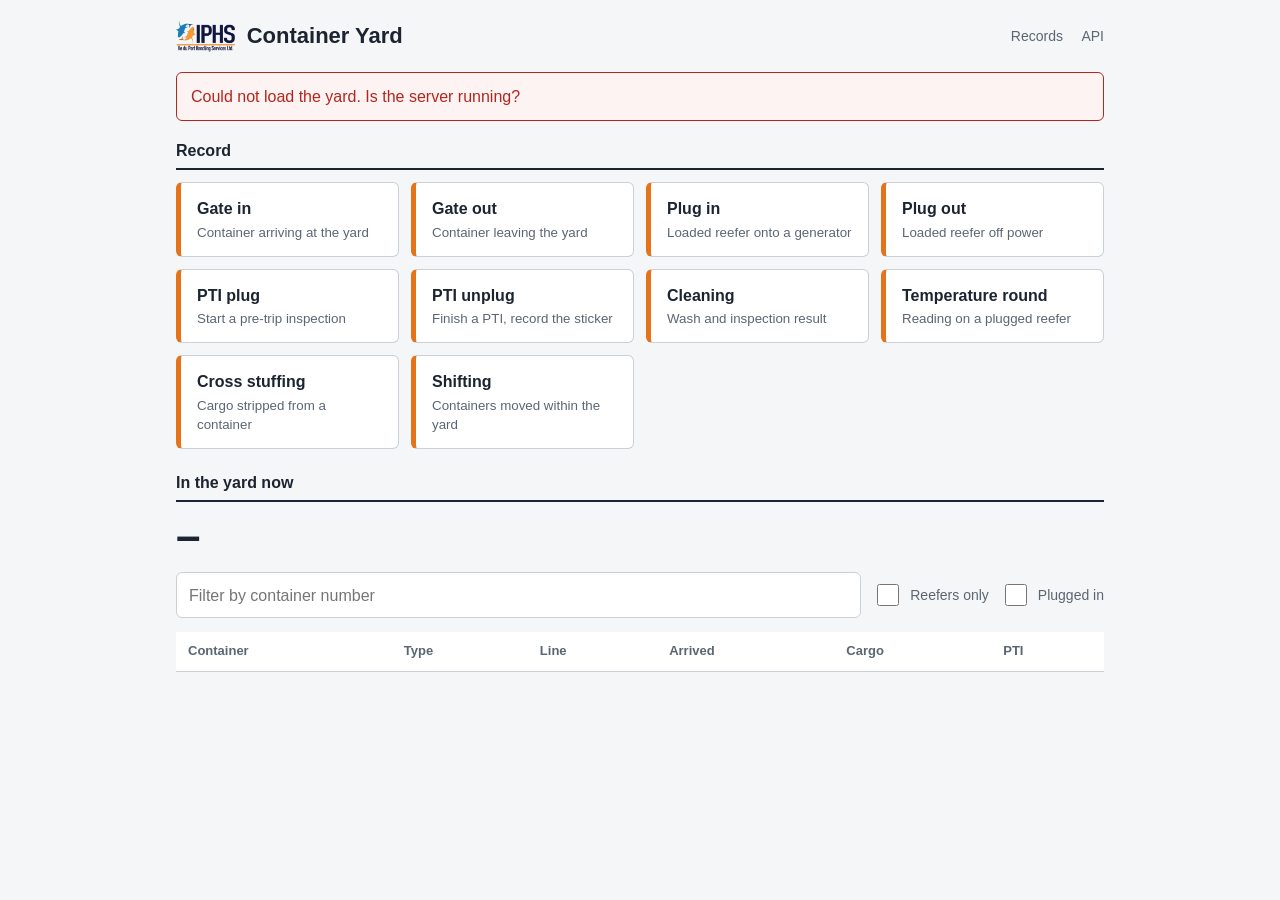
==== static/index.html @ 0ca6738e "Initial commit" ====
<!doctype html>
<html lang="en">
<head>
  <meta charset="UTF-8" />
  <meta name="viewport" content="width=device-width, initial-scale=1.0" />
  <title>Container Yard</title>
  <link rel="stylesheet" href="/static/yard.css" />
</head>
<body>
<main class="wide">
  <header>
    <img class="logo" src="/static/mobile-logo.png" alt="Container Yard" />
    <h1>Container Yard</h1>
    <nav><a href="/events">Records</a> <a href="/docs">API</a></nav>
  </header>

  <div id="alert" class="alert" role="alert"></div>

  <section aria-labelledby="actionsTitle">
    <fieldset>
      <legend id="actionsTitle">Record</legend>
      <div class="actions">
        <a href="/gate-in"><b>Gate in</b><small>Container arriving at the yard</small></a>
        <a href="/gate-out"><b>Gate out</b><small>Container leaving the yard</small></a>
        <a href="/plug-in"><b>Plug in</b><small>Loaded reefer onto a generator</small></a>
        <a href="/plug-out"><b>Plug out</b><small>Loaded reefer off power</small></a>
        <a href="/pti-plug"><b>PTI plug</b><small>Start a pre-trip inspection</small></a>
        <a href="/pti-unplug"><b>PTI unplug</b><small>Finish a PTI, record the sticker</small></a>
        <a href="/cleaning"><b>Cleaning</b><small>Wash and inspection result</small></a>
        <a href="/temperature"><b>Temperature round</b><small>Reading on a plugged reefer</small></a>
        <a href="/cross-stuff"><b>Cross stuffing</b><small>Cargo stripped from a container</small></a>
        <a href="/shifting"><b>Shifting</b><small>Containers moved within the yard</small></a>
      </div>
    </fieldset>
  </section>

  <section aria-labelledby="attentionTitle" id="attention" class="attention" hidden>
    <fieldset>
      <legend id="attentionTitle">Needs attention</legend>
      <div class="hint" style="margin-bottom:8px">Forms submitted for containers that weren't where the yard expected them. Record the missing gate in, re-enter the event, then mark as sorted.</div>
      <ul id="attentionList"></ul>
    </fieldset>
  </section>

  <section aria-labelledby="onsiteTitle">
    <fieldset>
      <legend id="onsiteTitle">In the yard now</legend>
      <div class="count"><span id="count">–</span><small id="countNote"></small></div>
      <div class="toolbar">
        <input id="q" placeholder="Filter by container number" autocomplete="off" autocapitalize="characters" />
        <label><input type="checkbox" id="reefersOnly" /> Reefers only</label>
        <label><input type="checkbox" id="pluggedOnly" /> Plugged in</label>
      </div>
      <div class="scroll"><table>
        <thead>
          <tr>
            <th>Container</th>
            <th>Type</th>
            <th class="hide-sm">Line</th>
            <th>Arrived</th>
            <th>Cargo</th>
            <th class="hide-sm">PTI</th>
          </tr>
        </thead>
        <tbody id="rows"></tbody>
      </table></div>
    </fieldset>
  </section>
</main>

<script>
  const $ = (id) => document.getElementById(id);
  let ALL = [];

  function typeLabel(c) {
    const size = c.size === "TEU" ? "20'" : "40'";
    return c.container_type === "Dry" ? `Dry ${size}` : `${c.reefer_type} ${size}`;
  }

  function arrivedLabel(st) {
    if (!st.arrived_at) return "–";
    const when = new Date(st.arrived_at);
    const today = new Date();
    const sameDay = when.toDateString() === today.toDateString();
    const time = when.toLocaleTimeString([], { hour: "2-digit", minute: "2-digit" });
    return sameDay ? time : when.toLocaleDateString([], { day: "numeric", month: "short" }) + " " + time;
  }

  function render() {
    const q = $("q").value.trim().toUpperCase();
    const reefers = $("reefersOnly").checked;
    const plugged = $("pluggedOnly").checked;
    const rows = ALL.filter((st) =>
      (!q || st.container.number.includes(q)) &&
      (!reefers || st.container.container_type === "Reefer") &&
      (!plugged || st.is_plugged)
    );

    const tbody = $("rows");
    tbody.innerHTML = "";
    if (!rows.length) {
      const tr = document.createElement("tr");
      tr.className = "empty-row";
      tr.innerHTML = `<td colspan="6">${ALL.length ? "No container matches the filter" : "The yard is empty"}</td>`;
      tbody.appendChild(tr);
    }
    for (const st of rows) {
      const c = st.container;
      const tr = document.createElement("tr");
      tr.innerHTML = `
        <td class="num"></td>
        <td></td>
        <td class="hide-sm"></td>
        <td></td>
        <td></td>
        <td class="hide-sm"></td>`;
      const td = tr.querySelectorAll("td");
      td[0].textContent = c.number;
      td[1].textContent = typeLabel(c);
      if (c.unit_manufacturer) td[1].insertAdjacentHTML("beforeend", `<span class="sub"></span>`), td[1].querySelector(".sub").textContent = c.unit_manufacturer;
      td[2].textContent = c.shipping_line;
      td[3].textContent = arrivedLabel(st);
      td[4].textContent = st.cargo_status || "–";
      if (st.is_plugged) td[4].insertAdjacentHTML("beforeend", ` <span class="tag plug">plugged</span>`);
      td[5].textContent = st.pti_status || "–";
      tbody.appendChild(tr);
    }

    $("count").textContent = ALL.length;
    const reefersCount = ALL.filter((s) => s.container.container_type === "Reefer").length;
    const pluggedCount = ALL.filter((s) => s.is_plugged).length;
    $("countNote").textContent = ALL.length
      ? `${reefersCount} reefer${reefersCount === 1 ? "" : "s"}, ${pluggedCount} plugged in`
      : "";
  }

  const KIND_LABEL = { gate_in: "Gate in", gate_out: "Gate out", plug_in: "Plug in", plug_out: "Plug out", cleaning: "Cleaning", temperature: "Temperature" };

  function renderAttention(items) {
    const sec = $("attention"), ul = $("attentionList");
    sec.hidden = !items.length;
    ul.innerHTML = "";
    for (const it of items) {
      const li = document.createElement("li");
      const details = Object.entries(it.details || {}).filter(([, v]) => v !== null && v !== "").map(([k, v]) => `${k.replace(/_/g, " ")}: ${v}`).join(" · ");
      li.innerHTML = `<div><span class="num"></span> <span class="meta"></span></div><button class="ghost">Mark sorted</button><div class="sub"></div>`;
      li.querySelector(".num").textContent = it.container_number;
      li.querySelector(".meta").textContent = `— ${KIND_LABEL[it.kind] || it.kind} at ${new Date(it.at).toLocaleString()}` + (it.check_digit_ok ? "" : " · number check failed");
      li.querySelector(".sub").textContent = [details, it.comments].filter(Boolean).join(" — ");
      li.querySelector("button").addEventListener("click", async () => {
        const r = await fetch(`/api/unmatched/${it.id}/resolve`, { method: "POST" });
        if (r.ok) load(); else { const a = $("alert"); a.className = "alert show bad"; a.textContent = "Could not mark as sorted."; }
      });
      ul.appendChild(li);
    }
  }

  async function load() {
    try {
      const [r, u] = await Promise.all([fetch("/api/yard/on-site?limit=1000"), fetch("/api/unmatched")]);
      if (!r.ok) throw new Error(r.statusText);
      ALL = await r.json();
      render();
      if (u.ok) renderAttention(await u.json());
    } catch {
      const a = $("alert");
      a.className = "alert show bad";
      a.textContent = "Could not load the yard. Is the server running?";
    }
  }

  ["q", "reefersOnly", "pluggedOnly"].forEach((id) => $(id).addEventListener("input", render));
  document.addEventListener("DOMContentLoaded", load);
  // refresh when the tab regains focus, e.g. after recording a gate in on another tab
  document.addEventListener("visibilitychange", () => { if (!document.hidden) load(); });
</script>
</body>
</html>
---- static/yard.css ----
:root {
  --ink: #1b2430;
  --ink-soft: #5b6673;
  --line: #c9d0d8;
  --paper: #f5f6f8;
  --field: #ffffff;
  --signal: #e5731a;   /* hi-vis orange: the one accent */
  --signal-ink: #8a3f05;
  --ok: #1f7a4d;
  --bad: #b3261e;
  --radius: 6px;
}
* { box-sizing: border-box; }
html { background: var(--paper); }
body {
  margin: 0;
  font: 16px/1.45 -apple-system, "Segoe UI", Roboto, Helvetica, Arial, sans-serif;
  color: var(--ink);
}
main { max-width: 560px; margin: 0 auto; padding: 20px 16px 48px; }
header { display: flex; align-items: center; gap: 8px 12px; flex-wrap: wrap; margin-bottom: 20px; }
header .logo { height: 32px; width: auto; flex: none; }
h1 { font-size: 22px; font-weight: 600; margin: 0 auto 0 0; }   /* auto-right pushes nav to the edge */
header nav { flex: none; }
header nav a { margin-left: 14px; }
header a { color: var(--ink-soft); text-decoration: none; font-size: 14px; }
header a:hover { color: var(--ink); text-decoration: underline; }

fieldset { border: 0; padding: 0; margin: 0 0 22px; }
legend { width: 100%; font-weight: 600; padding: 0 0 6px; margin-bottom: 12px; border-bottom: 2px solid var(--ink); }
.row { display: grid; grid-template-columns: 1fr 1fr; gap: 12px; }
@media (max-width: 480px) {
  .row { grid-template-columns: 1fr; }
  /* forms run long on a phone: trim the vertical padding around sections */
  main { padding: 16px 14px 40px; }
  fieldset { margin-bottom: 14px; }
  legend { padding-bottom: 4px; margin-bottom: 8px; }
  .field { margin-bottom: 12px; }
}
.field { margin-bottom: 14px; }
label { display: block; font-size: 14px; color: var(--ink-soft); margin-bottom: 4px; }
label.req::after { content: " *"; color: var(--signal); }
input, select, textarea {
  width: 100%; min-height: 46px; font: inherit; color: var(--ink);
  background: var(--field); border: 1px solid var(--line); border-radius: var(--radius);
  padding: 10px 12px;
}
textarea { min-height: 88px; resize: vertical; }
input:focus, select:focus, textarea:focus, button:focus-visible {
  outline: 3px solid var(--signal); outline-offset: 1px; border-color: var(--signal);
}
select:disabled, input:disabled { background: var(--paper); color: var(--ink-soft); }
input[aria-invalid="true"], select[aria-invalid="true"], textarea[aria-invalid="true"] { border-color: var(--bad); }
.hint { font-size: 13px; color: var(--ink-soft); margin-top: 4px; }
.err { font-size: 13px; color: var(--bad); margin-top: 4px; display: none; }
.err.show { display: block; }
#containerNumber { font-size: 20px; letter-spacing: .08em; text-transform: uppercase; font-variant-numeric: tabular-nums; }

button.primary {
  width: 100%; min-height: 52px; font: inherit; font-size: 17px; font-weight: 600;
  color: #fff; background: var(--signal); border: 0; border-radius: var(--radius); cursor: pointer;
}
button.primary:hover { background: #cf6512; }
button.primary:disabled { opacity: .6; cursor: progress; }

/* Keep the form's submit button in reach on a long page: it rides along the
   bottom of the viewport while there is form above it, then settles in place
   at the end. Scoped to buttons inside a <form> so dialog buttons are unaffected. */
form button.primary {
  position: sticky; bottom: 12px; z-index: 5;
  box-shadow: 0 3px 14px rgba(27, 36, 48, .28);
}
/* the "＋ Add note" button that stands in for a collapsed Notes section */
#notesToggle { margin-bottom: 22px; }
@media (max-width: 480px) { #notesToggle { margin-bottom: 14px; } }

.alert { display: none; padding: 12px 14px; border-radius: var(--radius); margin-bottom: 18px; border: 1px solid; }
.alert.show { display: block; }
.alert.bad { color: var(--bad); border-color: var(--bad); background: #fdf3f2; }
.alert.ok  { color: var(--ok);  border-color: var(--ok);  background: #eef8f2; }

/* Confirmation: the container number is the thing the gate clerk needs to read back */
.receipt { display: none; margin-bottom: 22px; padding: 16px; border-left: 6px solid var(--ok); background: #fff; }
.receipt.show { display: block; }
.receipt .num { font-size: 28px; letter-spacing: .1em; font-weight: 600; font-variant-numeric: tabular-nums; }
.receipt dl { display: grid; grid-template-columns: auto 1fr; gap: 4px 16px; margin: 10px 0 0; font-size: 14px; }
.receipt dt { color: var(--ink-soft); }
.receipt dd { margin: 0; }
/* Container picker (gate out) */
.picker { position: relative; }
/* leave room above so focusing the field (which scrolls it near the top on a
   phone, clear of the soft keyboard) still shows the label and legend */
.field:has(.picker) { scroll-margin-top: 64px; }
.picker ul {
  position: absolute; left: 0; right: 0; top: calc(100% + 4px); z-index: 10;
  margin: 0; padding: 4px 0; list-style: none; background: var(--field);
  border: 1px solid var(--line); border-radius: var(--radius); box-shadow: 0 6px 18px rgba(27,36,48,.12);
  max-height: 45vh; overflow-y: auto; display: none;
}
.picker ul.open { display: block; }
.picker li { padding: 12px; min-height: 44px; cursor: pointer; display: flex; align-items: center; justify-content: space-between; gap: 12px; }
.picker li:hover, .picker li[aria-selected="true"] { background: #fdf0e4; }
.picker li .num { letter-spacing: .08em; font-variant-numeric: tabular-nums; font-weight: 600; }
.picker li .meta, .picker li.empty { color: var(--ink-soft); font-size: 14px; }
.picker li.empty { cursor: default; justify-content: center; }

/* On-file summary shown once a container is chosen */
.onfile { display: none; margin-top: 10px; padding: 12px 14px; background: #fff; border: 1px solid var(--line); border-radius: var(--radius); }
.onfile.show { display: block; }
.onfile dl { display: grid; grid-template-columns: auto 1fr; gap: 4px 16px; margin: 0; font-size: 14px; }
.onfile dt { color: var(--ink-soft); }
.onfile dd { margin: 0; }
.onfile .warn { color: var(--signal-ink); margin-top: 8px; font-size: 14px; }
#containerNumber::placeholder { text-transform: none; letter-spacing: normal; font-size: 16px; }

/* Gate in: once a known container is recognised, its registry details collapse
   to a single line so the operator only confirms the number. */
.known {
  display: none; margin: 6px 0 14px; padding: 12px 14px;
  background: #fff; border: 1px solid var(--line); border-left: 5px solid var(--ok);
  border-radius: var(--radius);
}
.known.show { display: block; }
.known .line { display: flex; flex-wrap: wrap; gap: 4px 10px; align-items: baseline; }
.known .num { letter-spacing: .08em; font-variant-numeric: tabular-nums; font-weight: 600; }
.known .meta { color: var(--ink-soft); font-size: 14px; }
.known .visits { color: var(--signal-ink); font-size: 14px; font-weight: 600; }
.known button.link {
  margin-top: 6px; padding: 0; min-height: 0; font: inherit; font-size: 14px;
  background: none; border: 0; color: var(--signal-ink); text-decoration: underline; cursor: pointer;
}

/* Home: on-site table and actions */
main.wide { max-width: 960px; }
.count { font-size: 44px; font-weight: 600; line-height: 1; font-variant-numeric: tabular-nums; }
.count small { font-size: 16px; font-weight: 400; color: var(--ink-soft); margin-left: 8px; }
.toolbar { display: flex; gap: 12px; align-items: center; margin: 14px 0; flex-wrap: wrap; }
.toolbar > input { flex: 1; min-width: 200px; }
.toolbar label { display: inline-flex; align-items: center; gap: 8px; margin: 0; min-height: 44px; }
.toolbar input[type="checkbox"] { width: 22px; height: 22px; min-height: 0; flex: none; }
/* horizontal scroll for wide tables. overscroll-behavior stops a sideways
   swipe on Android from being read as a browser back/forward gesture. */
.scroll { overflow-x: auto; -webkit-overflow-scrolling: touch; overscroll-behavior-x: contain; }
table { width: 100%; border-collapse: collapse; background: var(--field); font-size: 15px; }
th, td { text-align: left; padding: 10px 12px; border-bottom: 1px solid var(--line); vertical-align: top; }
th { font-weight: 600; color: var(--ink-soft); font-size: 13px; }
td.num { letter-spacing: .08em; font-variant-numeric: tabular-nums; font-weight: 600; white-space: nowrap; }
td .sub { display: block; color: var(--ink-soft); font-size: 13px; }
.tag { display: inline-block; padding: 1px 8px; border-radius: 999px; font-size: 13px; border: 1px solid var(--line); }
.tag.plug { border-color: var(--signal); color: var(--signal-ink); background: #fdf0e4; }
.empty-row td { color: var(--ink-soft); text-align: center; padding: 28px; }
@media (max-width: 640px) { .hide-sm { display: none; } }

.actions { display: grid; grid-template-columns: repeat(auto-fill, minmax(200px, 1fr)); gap: 12px; }
.actions a, .actions span {
  display: block; padding: 14px 16px; background: var(--field); border: 1px solid var(--line);
  border-radius: var(--radius); color: var(--ink); text-decoration: none;
}
.actions a { border-left: 5px solid var(--signal); }
.actions a:hover { background: #fdf0e4; }
.actions span { color: var(--ink-soft); }
.actions b { display: block; font-weight: 600; }
.actions small { display: block; margin-top: 2px; color: var(--ink-soft); }

/* Unlisted container path */
.picker li.unlisted { border-top: 1px dashed var(--line); }
.picker li.unlisted .meta { color: var(--signal-ink); }
.unlisted-box { display: none; margin-top: 10px; padding: 12px 14px; border-left: 5px solid var(--signal); background: #fdf0e4; border-radius: var(--radius); }
.unlisted-box.show { display: block; }
.unlisted-box .num { letter-spacing: .08em; font-weight: 600; font-variant-numeric: tabular-nums; }
.unlisted-box .sub { color: var(--ink-soft); font-size: 14px; margin-top: 4px; }
.unlisted-box label { color: var(--signal-ink); }

/* Shifting: container list */
.numbers { display: flex; flex-direction: column; gap: 8px; }
.numbers .item { display: flex; gap: 8px; }
.numbers .item input { flex: 1; letter-spacing: .08em; text-transform: uppercase; }
.numbers .item input::placeholder { text-transform: none; letter-spacing: normal; }
button.ghost { min-height: 46px; padding: 0 14px; font: inherit; background: var(--field); border: 1px solid var(--line); border-radius: var(--radius); color: var(--ink); cursor: pointer; }
button.ghost:hover { background: var(--paper); }
button.ghost.remove { color: var(--bad); }

/* Home: needs attention */
.attention li { display: grid; grid-template-columns: 1fr auto; gap: 4px 12px; align-items: center; padding: 10px 0; border-bottom: 1px solid var(--line); }
.attention .num { letter-spacing: .08em; font-weight: 600; font-variant-numeric: tabular-nums; }
.attention .sub { color: var(--ink-soft); font-size: 14px; grid-column: 1; }
.attention button { grid-row: 1 / span 2; }
.attention ul { list-style: none; margin: 0; padding: 0; }

label.check { display: inline-flex; align-items: center; gap: 10px; color: var(--ink); font-size: 16px; min-height: 46px; }
label.check input { width: 22px; height: 22px; min-height: 0; margin: 0; }
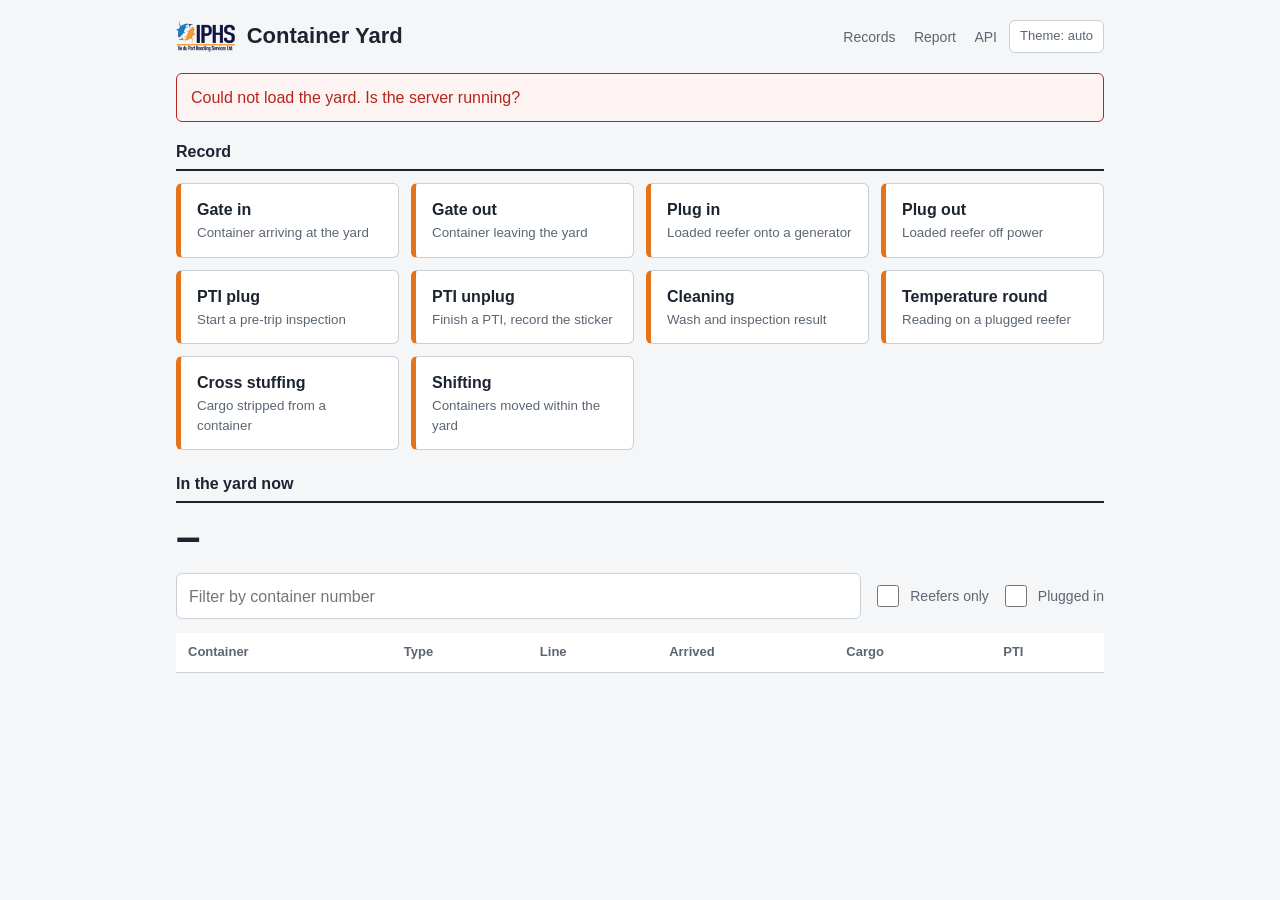
==== commit 3ca117e9: "Added the marimo dashboard to the routes" ====
--- a/static/index.html
+++ b/static/index.html
@@ -5,13 +5,14 @@
   <meta name="viewport" content="width=device-width, initial-scale=1.0" />
   <title>Container Yard</title>
   <link rel="stylesheet" href="/static/yard.css" />
+  <script src="/static/yard.js"></script>
 </head>
 <body>
 <main class="wide">
   <header>
     <img class="logo" src="/static/mobile-logo.png" alt="Container Yard" />
     <h1>Container Yard</h1>
-    <nav><a href="/events">Records</a> <a href="/docs">API</a></nav>
+    <nav><a href="/events">Records</a> <a href="/reports/dashboard/">Report</a> <a href="/docs">API</a></nav>
   </header>
 
   <div id="alert" class="alert" role="alert"></div>
--- a/static/yard.css
+++ b/static/yard.css
@@ -1,14 +1,66 @@
 :root {
+  color-scheme: light;
   --ink: #1b2430;
   --ink-soft: #5b6673;
   --line: #c9d0d8;
   --paper: #f5f6f8;
   --field: #ffffff;
+  --card: #ffffff;
   --signal: #e5731a;   /* hi-vis orange: the one accent */
   --signal-ink: #8a3f05;
+  --signal-hover: #cf6512;
+  --signal-wash: #fdf0e4;
   --ok: #1f7a4d;
+  --ok-wash: #eef8f2;
   --bad: #b3261e;
+  --bad-wash: #fdf3f2;
+  --shadow: rgba(27, 36, 48, .12);
+  --shadow-strong: rgba(27, 36, 48, .28);
   --radius: 6px;
+}
+
+/* Dark palette. Used when the viewer picks "dark", and — unless they have
+   explicitly picked "light" — when their OS is in dark mode. The two selectors
+   carry the same values; CSS has no way to share them. */
+:root[data-theme="dark"] {
+  color-scheme: dark;
+  --ink: #e7eaed;
+  --ink-soft: #98a2ad;
+  --line: #363d46;
+  --paper: #13171b;
+  --field: #1d232a;
+  --card: #1d232a;
+  --signal: #f0862e;
+  --signal-ink: #f2a866;
+  --signal-hover: #d9761f;
+  --signal-wash: #2b2015;
+  --ok: #46c78a;
+  --ok-wash: #15241d;
+  --bad: #f2635a;
+  --bad-wash: #2b1a18;
+  --shadow: rgba(0, 0, 0, .45);
+  --shadow-strong: rgba(0, 0, 0, .6);
+}
+@media (prefers-color-scheme: dark) {
+  :root:not([data-theme="light"]) {
+    color-scheme: dark;
+    --ink: #e7eaed;
+    --ink-soft: #98a2ad;
+    --line: #363d46;
+    --paper: #13171b;
+    --field: #1d232a;
+    --card: #1d232a;
+    --signal: #f0862e;
+    --signal-ink: #f2a866;
+    --signal-hover: #d9761f;
+    --signal-wash: #2b2015;
+    --ok: #46c78a;
+    --ok-wash: #15241d;
+    --bad: #f2635a;
+    --bad-wash: #2b1a18;
+    --shadow: rgba(0, 0, 0, .45);
+    --shadow-strong: rgba(0, 0, 0, .6);
+  }
 }
 * { box-sizing: border-box; }
 html { background: var(--paper); }
@@ -25,6 +77,17 @@
 header nav a { margin-left: 14px; }
 header a { color: var(--ink-soft); text-decoration: none; font-size: 14px; }
 header a:hover { color: var(--ink); text-decoration: underline; }
+button.theme-toggle {
+  flex: none; min-height: 0; padding: 6px 10px; font: inherit; font-size: 13px;
+  color: var(--ink-soft); background: var(--field);
+  border: 1px solid var(--line); border-radius: var(--radius); cursor: pointer;
+}
+button.theme-toggle:hover { color: var(--ink); }
+header .account { flex: none; color: var(--ink-soft); font-size: 14px; }
+button.linklike {
+  min-height: 0; padding: 0; font: inherit; font-size: 14px; background: none;
+  border: 0; color: var(--signal-ink); text-decoration: underline; cursor: pointer;
+}
 
 fieldset { border: 0; padding: 0; margin: 0 0 22px; }
 legend { width: 100%; font-weight: 600; padding: 0 0 6px; margin-bottom: 12px; border-bottom: 2px solid var(--ink); }
@@ -60,7 +123,7 @@
   width: 100%; min-height: 52px; font: inherit; font-size: 17px; font-weight: 600;
   color: #fff; background: var(--signal); border: 0; border-radius: var(--radius); cursor: pointer;
 }
-button.primary:hover { background: #cf6512; }
+button.primary:hover { background: var(--signal-hover); }
 button.primary:disabled { opacity: .6; cursor: progress; }
 
 /* Keep the form's submit button in reach on a long page: it rides along the
@@ -68,7 +131,7 @@
    at the end. Scoped to buttons inside a <form> so dialog buttons are unaffected. */
 form button.primary {
   position: sticky; bottom: 12px; z-index: 5;
-  box-shadow: 0 3px 14px rgba(27, 36, 48, .28);
+  box-shadow: 0 3px 14px var(--shadow-strong);
 }
 /* the "＋ Add note" button that stands in for a collapsed Notes section */
 #notesToggle { margin-bottom: 22px; }
@@ -76,11 +139,11 @@
 
 .alert { display: none; padding: 12px 14px; border-radius: var(--radius); margin-bottom: 18px; border: 1px solid; }
 .alert.show { display: block; }
-.alert.bad { color: var(--bad); border-color: var(--bad); background: #fdf3f2; }
-.alert.ok  { color: var(--ok);  border-color: var(--ok);  background: #eef8f2; }
+.alert.bad { color: var(--bad); border-color: var(--bad); background: var(--bad-wash); }
+.alert.ok  { color: var(--ok);  border-color: var(--ok);  background: var(--ok-wash); }
 
 /* Confirmation: the container number is the thing the gate clerk needs to read back */
-.receipt { display: none; margin-bottom: 22px; padding: 16px; border-left: 6px solid var(--ok); background: #fff; }
+.receipt { display: none; margin-bottom: 22px; padding: 16px; border-left: 6px solid var(--ok); background: var(--card); }
 .receipt.show { display: block; }
 .receipt .num { font-size: 28px; letter-spacing: .1em; font-weight: 600; font-variant-numeric: tabular-nums; }
 .receipt dl { display: grid; grid-template-columns: auto 1fr; gap: 4px 16px; margin: 10px 0 0; font-size: 14px; }
@@ -94,18 +157,18 @@
 .picker ul {
   position: absolute; left: 0; right: 0; top: calc(100% + 4px); z-index: 10;
   margin: 0; padding: 4px 0; list-style: none; background: var(--field);
-  border: 1px solid var(--line); border-radius: var(--radius); box-shadow: 0 6px 18px rgba(27,36,48,.12);
+  border: 1px solid var(--line); border-radius: var(--radius); box-shadow: 0 6px 18px var(--shadow);
   max-height: 45vh; overflow-y: auto; display: none;
 }
 .picker ul.open { display: block; }
 .picker li { padding: 12px; min-height: 44px; cursor: pointer; display: flex; align-items: center; justify-content: space-between; gap: 12px; }
-.picker li:hover, .picker li[aria-selected="true"] { background: #fdf0e4; }
+.picker li:hover, .picker li[aria-selected="true"] { background: var(--signal-wash); }
 .picker li .num { letter-spacing: .08em; font-variant-numeric: tabular-nums; font-weight: 600; }
 .picker li .meta, .picker li.empty { color: var(--ink-soft); font-size: 14px; }
 .picker li.empty { cursor: default; justify-content: center; }
 
 /* On-file summary shown once a container is chosen */
-.onfile { display: none; margin-top: 10px; padding: 12px 14px; background: #fff; border: 1px solid var(--line); border-radius: var(--radius); }
+.onfile { display: none; margin-top: 10px; padding: 12px 14px; background: var(--card); border: 1px solid var(--line); border-radius: var(--radius); }
 .onfile.show { display: block; }
 .onfile dl { display: grid; grid-template-columns: auto 1fr; gap: 4px 16px; margin: 0; font-size: 14px; }
 .onfile dt { color: var(--ink-soft); }
@@ -117,7 +180,7 @@
    to a single line so the operator only confirms the number. */
 .known {
   display: none; margin: 6px 0 14px; padding: 12px 14px;
-  background: #fff; border: 1px solid var(--line); border-left: 5px solid var(--ok);
+  background: var(--card); border: 1px solid var(--line); border-left: 5px solid var(--ok);
   border-radius: var(--radius);
 }
 .known.show { display: block; }
@@ -147,7 +210,7 @@
 td.num { letter-spacing: .08em; font-variant-numeric: tabular-nums; font-weight: 600; white-space: nowrap; }
 td .sub { display: block; color: var(--ink-soft); font-size: 13px; }
 .tag { display: inline-block; padding: 1px 8px; border-radius: 999px; font-size: 13px; border: 1px solid var(--line); }
-.tag.plug { border-color: var(--signal); color: var(--signal-ink); background: #fdf0e4; }
+.tag.plug { border-color: var(--signal); color: var(--signal-ink); background: var(--signal-wash); }
 .empty-row td { color: var(--ink-soft); text-align: center; padding: 28px; }
 @media (max-width: 640px) { .hide-sm { display: none; } }
 
@@ -157,7 +220,7 @@
   border-radius: var(--radius); color: var(--ink); text-decoration: none;
 }
 .actions a { border-left: 5px solid var(--signal); }
-.actions a:hover { background: #fdf0e4; }
+.actions a:hover { background: var(--signal-wash); }
 .actions span { color: var(--ink-soft); }
 .actions b { display: block; font-weight: 600; }
 .actions small { display: block; margin-top: 2px; color: var(--ink-soft); }
@@ -165,7 +228,7 @@
 /* Unlisted container path */
 .picker li.unlisted { border-top: 1px dashed var(--line); }
 .picker li.unlisted .meta { color: var(--signal-ink); }
-.unlisted-box { display: none; margin-top: 10px; padding: 12px 14px; border-left: 5px solid var(--signal); background: #fdf0e4; border-radius: var(--radius); }
+.unlisted-box { display: none; margin-top: 10px; padding: 12px 14px; border-left: 5px solid var(--signal); background: var(--signal-wash); border-radius: var(--radius); }
 .unlisted-box.show { display: block; }
 .unlisted-box .num { letter-spacing: .08em; font-weight: 600; font-variant-numeric: tabular-nums; }
 .unlisted-box .sub { color: var(--ink-soft); font-size: 14px; margin-top: 4px; }
